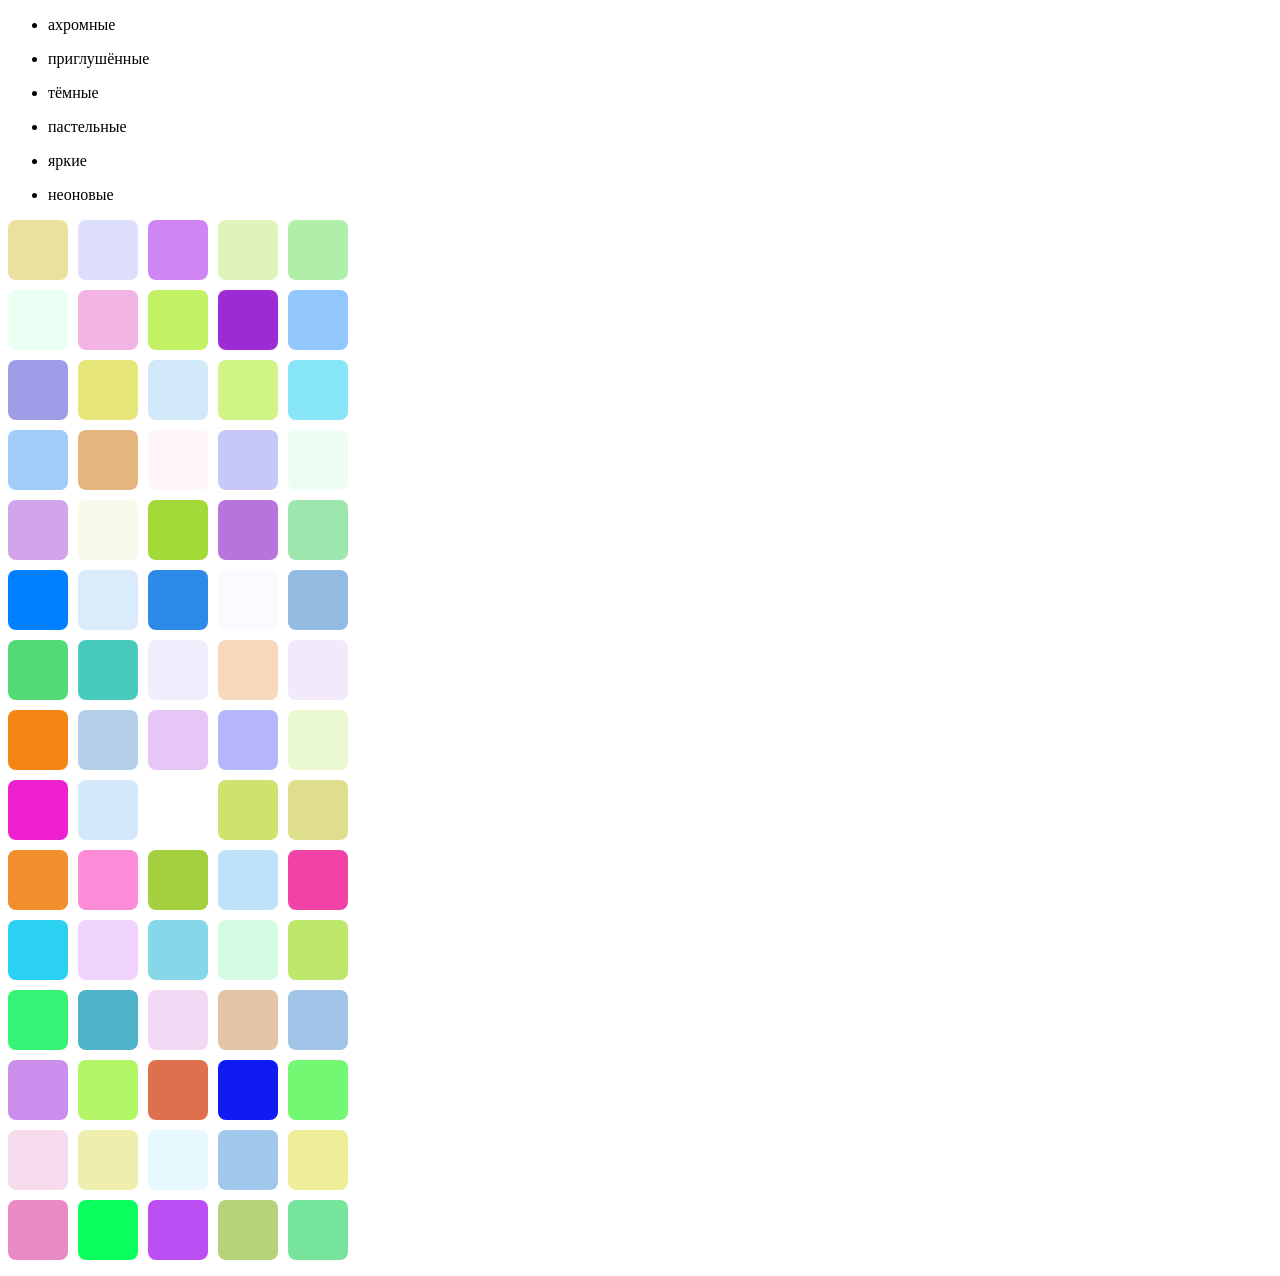
==== galeria.html @ 5b92a8bd "adaugarea paginii de galeria culorilor-bocsanean Antonia" ====
<!DOCTYPE html>
<html lang="ru">
<head>
    <meta charset="UTF-8">
    <meta name="viewport" content="width=device-width, initial-scale=1.0">
    <title>Галерея цветов</title>
</head>
<body>

    <div class="galeria">
        <ul class="categoria">
            <li class="categoria-item">
                <p class="categoria-nume">ахромные</p>
                <a href="#" class="categoria-link">закрыть</a>
            </li>
            <li class="categoria-item">
                <p class="categoria-nume">приглушённые</p>
                <a href="#" class="categoria-link">закрыть</a>
            </li>
            <li class="categoria-item">
                <p class="categoria-nume">тёмные</p>
                <a href="#" class="categoria-link">закрыть</a>
            </li>
            <li class="categoria-item">
                <p class="categoria-nume">пастельные</p>
                <a href="#" class="categoria-link">закрыть</a>
            </li>
            <li class="categoria-item">
                <p class="categoria-nume">яркие</p>
                <a href="#" class="categoria-link">закрыть</a>
            </li>
            <li class="categoria-item">
                <p class="categoria-nume">неоновые</p>
                <a href="#" class="categoria-link">закрыть</a>
            </li>
        </ul>
        <ul class="paleta-culori"></ul>
    </div>

    <script src="generator.js"></script>
    <script src="pallete.js"></script>

</body>
</html>
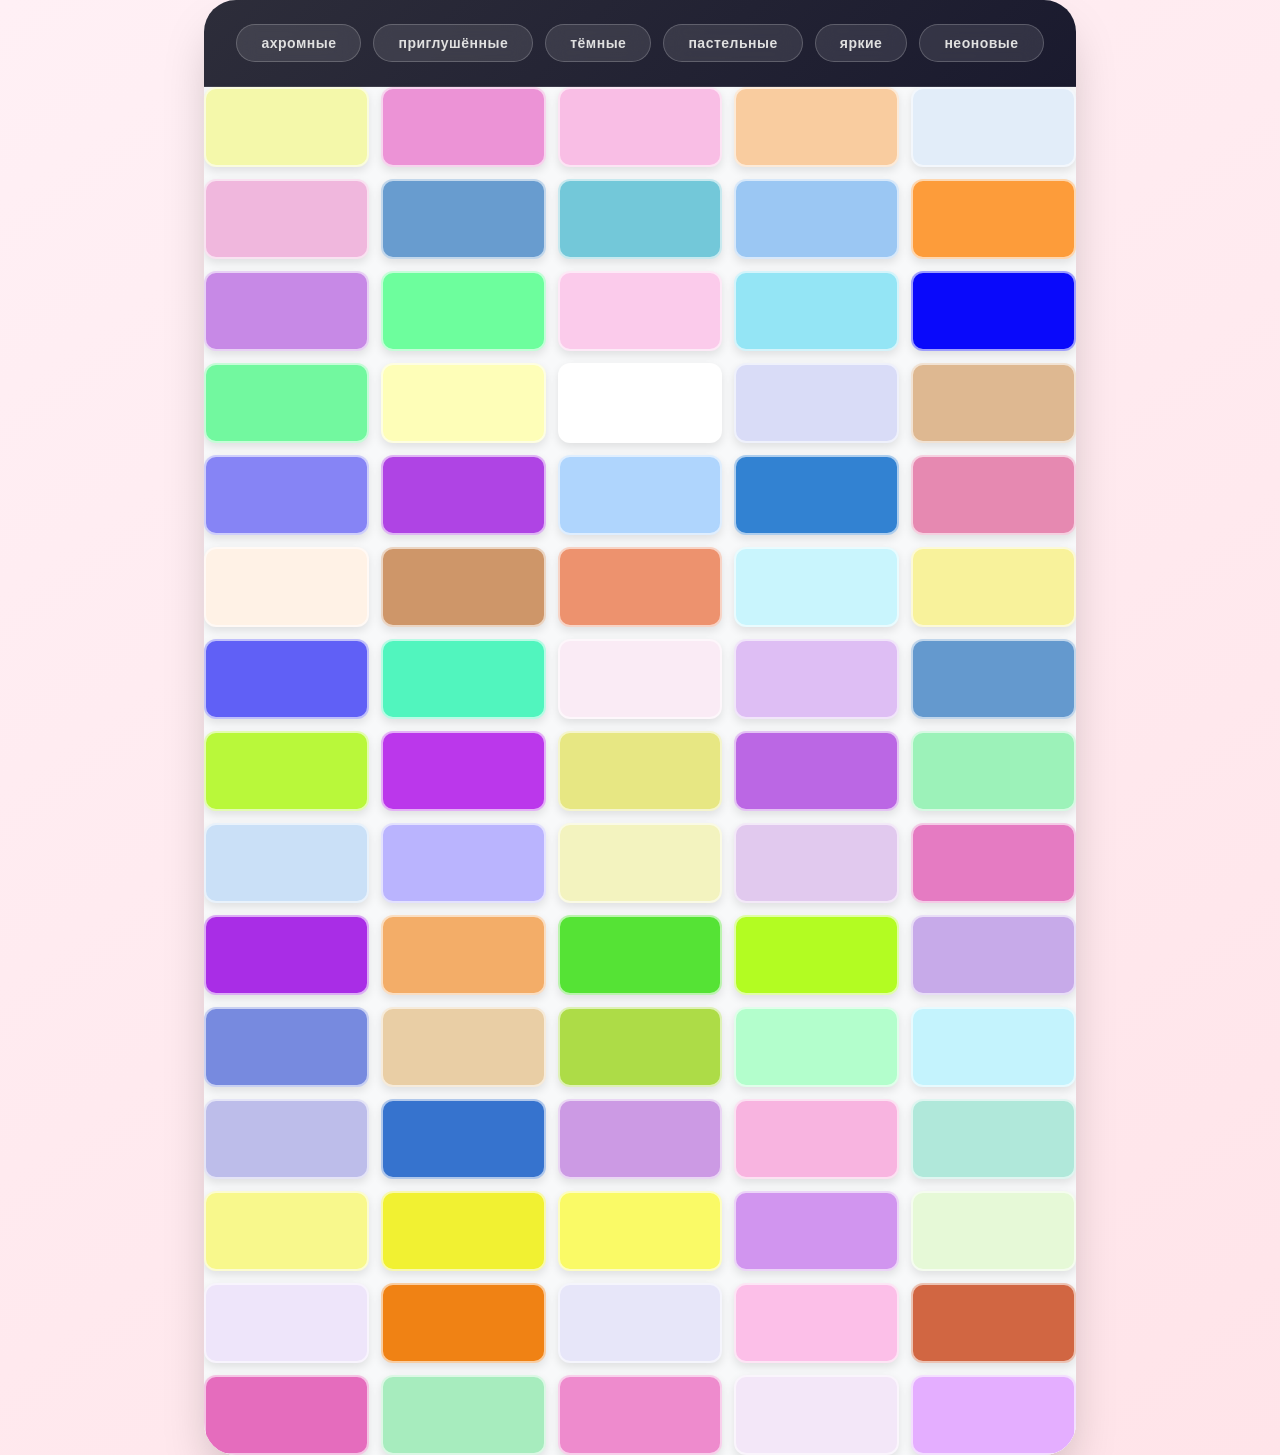
==== commit 39df0803: "dizainul la index" ====
--- a/galeria.html
+++ b/galeria.html
@@ -4,6 +4,7 @@
     <meta charset="UTF-8">
     <meta name="viewport" content="width=device-width, initial-scale=1.0">
     <title>Галерея цветов</title>
+    <link rel="stylesheet" href="style.css">
 </head>
 <body>
 
--- a/style.css
+++ b/style.css
@@ -0,0 +1,590 @@
+/* style.css — нежно-розовое оформление с большим прямоугольником */
+
+* {
+    margin: 0;
+    padding: 0;
+    box-sizing: border-box;
+}
+
+body {
+    font-family: 'Inter', -apple-system, BlinkMacSystemFont, 'Segoe UI', Roboto, 'Helvetica Neue', sans-serif;
+    background: linear-gradient(145deg, #fff0f5 0%, #ffe4e9 100%);
+    min-height: 100vh;
+    display: flex;
+    flex-direction: column;
+    color: #5a3e4a;
+}
+
+/* Навбар — нежно-розовый */
+.navbar {
+    background: rgba(255, 245, 248, 0.95);
+    backdrop-filter: blur(12px);
+    box-shadow: 0 4px 25px rgba(255, 182, 193, 0.2);
+    padding: 1.2rem 2.5rem;
+    position: sticky;
+    top: 0;
+    z-index: 100;
+    border-bottom: 1px solid rgba(255, 182, 193, 0.4);
+}
+
+.navbar ul {
+    display: flex;
+    justify-content: space-between;
+    align-items: center;
+    list-style: none;
+    max-width: 1400px;
+    margin: 0 auto;
+}
+
+.navbar ul li:first-child {
+    font-size: 1.6rem;
+    font-weight: 700;
+    background: linear-gradient(135deg, #d4738a, #f0a6b5);
+    background-clip: text;
+    -webkit-background-clip: text;
+    color: transparent;
+    letter-spacing: -0.5px;
+}
+
+.navbar ul li:last-child {
+    background: rgba(244, 143, 177, 0.15);
+    padding: 0.6rem 1.2rem;
+    border-radius: 50px;
+    transition: all 0.2s;
+    cursor: pointer;
+    font-size: 0.9rem;
+    font-weight: 500;
+    color: #c47a8e;
+}
+
+.navbar ul li:last-child:hover {
+    background: rgba(244, 143, 177, 0.3);
+    transform: scale(1.02);
+}
+
+/* Основной контейнер — нежно-розовый */
+.container {
+    max-width: 1200px;
+    max-height: 1000px;
+    margin: 2rem auto;
+    padding: 2rem;
+    background: rgba(255, 250, 252, 0.92);
+    backdrop-filter: blur(10px);
+    border-radius: 2rem;
+    box-shadow: 0 30px 60px -15px rgba(244, 143, 177, 0.25);
+    transition: all 0.3s ease;
+}
+
+/* Название цвета — розовое */
+.name {
+    text-align: center;
+    font-size: 2rem;
+    font-weight: 700;
+    margin-bottom: 1.5rem;
+    letter-spacing: -0.5px;
+    background: linear-gradient(135deg, #d4738a, #e89eb0);
+    background-clip: text;
+    -webkit-background-clip: text;
+    color: transparent;
+}
+
+/* ========== БОЛЬШОЙ ПРЯМОУГОЛЬНИК ========== */
+.color-box {
+    width: 100%;
+    height: 520px;
+    width: 1000px;
+    border-radius: 1.5rem;
+    background-color: #f0a6b5;
+    margin-bottom: 2rem;
+    transition: background-color 0.4s cubic-bezier(0.2, 0.9, 0.4, 1.1);
+    box-shadow: 0 25px 45px -12px rgba(244, 143, 177, 0.4);
+    border: 2px solid rgba(255, 255, 255, 0.5);
+    cursor: pointer;
+    position: relative;
+}
+
+/* Подсказка для копирования */
+.color-box::after {
+    content: "📋 Кликни, чтобы скопировать HEX";
+    position: absolute;
+    bottom: 20px;
+    right: 20px;
+    background: rgba(212, 115, 138, 0.9);
+    backdrop-filter: blur(8px);
+    color: white;
+    font-size: 0.85rem;
+    padding: 8px 16px;
+    border-radius: 30px;
+    font-weight: 500;
+    opacity: 0;
+    transition: opacity 0.3s;
+    pointer-events: none;
+    font-family: monospace;
+}
+
+.color-box:hover::after {
+    opacity: 1;
+}
+
+/* Коды цветов — розовая тема */
+.color-codes {
+    display: flex;
+    justify-content: space-around;
+    gap: 1rem;
+    margin-bottom: 2rem;
+    flex-wrap: wrap;
+}
+
+.code-item {
+    background: rgba(255, 245, 248, 0.95);
+    padding: 1rem 1.5rem;
+    border-radius: 1rem;
+    backdrop-filter: blur(4px);
+    border: 1px solid rgba(244, 143, 177, 0.3);
+    transition: all 0.25s;
+    flex: 1;
+    min-width: 150px;
+    text-align: center;
+    cursor: pointer;
+    position: relative;
+}
+
+.code-item:hover {
+    transform: translateY(-3px);
+    background: #fff5f8;
+    box-shadow: 0 12px 25px -10px rgba(244, 143, 177, 0.3);
+    border-color: rgba(244, 143, 177, 0.6);
+}
+
+.code-item:active {
+    transform: translateY(0);
+}
+
+.code-label {
+    font-weight: 700;
+    font-size: 0.85rem;
+    text-transform: uppercase;
+    letter-spacing: 1.5px;
+    color: #d4738a;
+    display: block;
+    margin-bottom: 0.5rem;
+}
+
+.hex-code, .rgb-code, .hsl-code {
+    font-family: 'SF Mono', 'Fira Code', 'Courier New', monospace;
+    font-size: 1rem;
+    font-weight: 600;
+    color: #5a3e4a;
+    letter-spacing: 0.5px;
+}
+
+/* Кнопка — розовая градиентная */
+.button {
+    display: block;
+    width: 100%;
+    padding: 1.2rem;
+    font-size: 1.2rem;
+    font-weight: 700;
+    color: white;
+    background: linear-gradient(135deg, #d4738a, #f0a6b5);
+    border: none;
+    border-radius: 1rem;
+    cursor: pointer;
+    transition: all 0.3s ease;
+    text-transform: uppercase;
+    letter-spacing: 1.5px;
+    position: relative;
+    overflow: hidden;
+}
+
+.button::before {
+    content: '';
+    position: absolute;
+    top: 0;
+    left: -100%;
+    width: 100%;
+    height: 100%;
+    background: linear-gradient(90deg, transparent, rgba(255, 255, 255, 0.3), transparent);
+    transition: left 0.5s;
+}
+
+.button:hover::before {
+    left: 100%;
+}
+
+.button:hover {
+    transform: translateY(-3px);
+    box-shadow: 0 15px 30px -10px rgba(244, 143, 177, 0.6);
+}
+
+.button:active {
+    transform: translateY(1px);
+}
+
+/* Уведомление о копировании — розовое */
+.copy-toast {
+    position: fixed;
+    bottom: 30px;
+    left: 50%;
+    transform: translateX(-50%) translateY(100px);
+    background: #d4738a;
+    color: white;
+    padding: 12px 24px;
+    border-radius: 50px;
+    font-size: 0.9rem;
+    font-weight: 500;
+    z-index: 1000;
+    opacity: 0;
+    transition: all 0.3s ease;
+    box-shadow: 0 10px 25px -5px rgba(212, 115, 138, 0.4);
+    pointer-events: none;
+    white-space: nowrap;
+    font-family: monospace;
+}
+
+.copy-toast.show {
+    transform: translateX(-50%) translateY(0);
+    opacity: 1;
+}
+
+/* Адаптивность */
+@media (max-width: 768px) {
+    .container {
+        margin: 1rem;
+        padding: 1.2rem;
+    }
+    
+    .name {
+        font-size: 1.5rem;
+    }
+    
+    .color-box {
+        height: 380px;
+    }
+    
+    .code-item {
+        padding: 0.8rem 1rem;
+        min-width: 120px;
+    }
+    
+    .hex-code, .rgb-code, .hsl-code {
+        font-size: 0.85rem;
+    }
+    
+    .navbar ul li:first-child {
+        font-size: 1.2rem;
+    }
+    
+    .navbar {
+        padding: 0.8rem 1.2rem;
+    }
+    
+    .color-box::after {
+        font-size: 0.7rem;
+        padding: 5px 10px;
+        bottom: 10px;
+        right: 10px;
+    }
+}
+
+@media (max-width: 550px) {
+    .color-codes {
+        flex-direction: column;
+    }
+    
+    .code-item {
+        width: 100%;
+    }
+    
+    .color-box {
+        height: 300px;
+    }
+    
+    .button {
+        padding: 0.9rem;
+        font-size: 1rem;
+    }
+}
+
+@media (min-width: 1400px) {
+    .color-box {
+        height: 620px;
+    }
+    
+    .container {
+        max-width: 1400px;
+    }
+}
+
+@media (min-width: 1800px) {
+    .color-box {
+        height: 720px;
+    }
+}
+
+/* Анимация появления */
+@keyframes fadeInUp {
+    from {
+        opacity: 0;
+        transform: translateY(30px);
+    }
+    to {
+        opacity: 1;
+        transform: translateY(0);
+    }
+}
+
+.container {
+    animation: fadeInUp 0.5s ease-out;
+}
+
+/* Стиль для скролла — розовый */
+::-webkit-scrollbar {
+    width: 10px;
+}
+
+::-webkit-scrollbar-track {
+    background: #ffe4e9;
+    border-radius: 10px;
+}
+
+::-webkit-scrollbar-thumb {
+    background: #f0a6b5;
+    border-radius: 10px;
+}
+
+::-webkit-scrollbar-thumb:hover {
+    background: #d4738a;
+}
+
+
+
+
+
+
+/* Контейнер галереи */
+.galeria {
+    max-width: 1400px;
+    margin: 0 auto;
+    background: rgba(255, 255, 255, 0.95);
+    border-radius: 32px;
+    box-shadow: 0 25px 50px -12px rgba(0, 0, 0, 0.25);
+    overflow: hidden;
+    backdrop-filter: blur(10px);
+    transition: transform 0.3s ease;
+}
+
+.galeria:hover {
+    transform: translateY(-5px);
+}
+
+/* Список категорий */
+.categoria {
+    display: flex;
+    flex-wrap: wrap;
+    gap: 12px;
+    padding: 24px 32px;
+    background: linear-gradient(135deg, #2d2d3a 0%, #1a1a2e 100%);
+    border-bottom: 1px solid rgba(255, 255, 255, 0.1);
+    list-style: none;
+}
+
+/* Элемент категории */
+.categoria-item {
+    position: relative;
+    cursor: pointer;
+    transition: all 0.3s cubic-bezier(0.4, 0, 0.2, 1);
+}
+
+.categoria-nume {
+    padding: 10px 24px;
+    background: rgba(255, 255, 255, 0.1);
+    backdrop-filter: blur(10px);
+    border-radius: 40px;
+    font-weight: 600;
+    font-size: 14px;
+    letter-spacing: 0.5px;
+    color: #e0e0e0;
+    transition: all 0.3s ease;
+    border: 1px solid rgba(255, 255, 255, 0.2);
+}
+
+.categoria-item:hover .categoria-nume {
+    background: rgba(255, 255, 255, 0.25);
+    transform: translateY(-2px);
+    color: white;
+    border-color: rgba(255, 255, 255, 0.4);
+}
+
+.categoria-item.active .categoria-nume {
+    background: linear-gradient(135deg, #667eea, #764ba2);
+    color: white;
+    box-shadow: 0 4px 15px rgba(102, 126, 234, 0.4);
+    border-color: transparent;
+}
+
+/* Ссылка "закрыть" */
+.categoria-link {
+    position: absolute;
+    top: -8px;
+    right: -8px;
+    background: #ef4444;
+    color: white;
+    text-decoration: none;
+    font-size: 10px;
+    padding: 4px 8px;
+    border-radius: 20px;
+    font-weight: 600;
+    transition: all 0.2s ease;
+    box-shadow: 0 2px 8px rgba(0, 0, 0, 0.2);
+    z-index: 10;
+}
+
+.categoria-link:hover {
+    background: #dc2626;
+    transform: scale(1.05);
+}
+
+/* Контейнер палитры цветов */
+.paleta-culori {
+    display: flex;
+    flex-wrap: wrap;
+    gap: 12px;
+    padding: 32px;
+    background: #f8f9fa;
+    list-style: none;
+    min-height: 600px;
+    justify-content: center;
+}
+
+/* Элемент цвета */
+.palette-item {
+    width: 80px;
+    height: 80px;
+    border-radius: 16px;
+    cursor: pointer;
+    transition: all 0.25s cubic-bezier(0.4, 0, 0.2, 1);
+    box-shadow: 0 2px 8px rgba(0, 0, 0, 0.1);
+    position: relative;
+    overflow: hidden;
+}
+
+.palette-item:hover {
+    transform: scale(1.1) translateY(-5px);
+    box-shadow: 0 8px 25px rgba(0, 0, 0, 0.2);
+    z-index: 5;
+}
+
+.palette-item::before {
+    content: '';
+    position: absolute;
+    top: 0;
+    left: 0;
+    right: 0;
+    bottom: 0;
+    background: linear-gradient(135deg, rgba(255,255,255,0.2) 0%, rgba(255,255,255,0) 100%);
+    opacity: 0;
+    transition: opacity 0.2s ease;
+    border-radius: 16px;
+}
+
+.palette-item:hover::before {
+    opacity: 1;
+}
+
+.palette-item::after {
+    content: '🔍';
+    position: absolute;
+    top: 50%;
+    left: 50%;
+    transform: translate(-50%, -50%);
+    font-size: 24px;
+    opacity: 0;
+    transition: opacity 0.2s ease;
+    text-shadow: 0 0 10px rgba(0,0,0,0.5);
+    pointer-events: none;
+}
+
+.palette-item:hover::after {
+    opacity: 0.8;
+}
+
+/* Адаптивность для мобильных устройств */
+@media (max-width: 768px) {
+    body {
+        padding: 20px 12px;
+    }
+
+    .categoria {
+        padding: 16px 20px;
+        gap: 8px;
+    }
+
+    .categoria-nume {
+        padding: 6px 16px;
+        font-size: 12px;
+    }
+
+    .paleta-culori {
+        padding: 20px;
+        gap: 8px;
+    }
+
+    .palette-item {
+        width: 60px;
+        height: 60px;
+        border-radius: 12px;
+    }
+}
+
+@media (max-width: 480px) {
+    .palette-item {
+        width: 50px;
+        height: 50px;
+        border-radius: 10px;
+    }
+
+    .paleta-culori {
+        gap: 6px;
+    }
+}
+
+/* Анимация появления цветов */
+@keyframes fadeInUp {
+    from {
+        opacity: 0;
+        transform: translateY(20px);
+    }
+    to {
+        opacity: 1;
+        transform: translateY(0);
+    }
+}
+
+.palette-item {
+    animation: fadeInUp 0.3s ease backwards;
+}
+
+.palette-item:nth-child(n) {
+    animation-delay: calc(var(--index, 0) * 0.01s);
+}
+
+/* Стили для скроллбара (опционально) */
+.paleta-culori::-webkit-scrollbar {
+    width: 8px;
+    height: 8px;
+}
+
+.paleta-culori::-webkit-scrollbar-track {
+    background: #e2e8f0;
+    border-radius: 10px;
+}
+
+.paleta-culori::-webkit-scrollbar-thumb {
+    background: #cbd5e1;
+    border-radius: 10px;
+}
+
+.paleta-culori::-webkit-scrollbar-thumb:hover {
+    background: #94a3b8;
+}
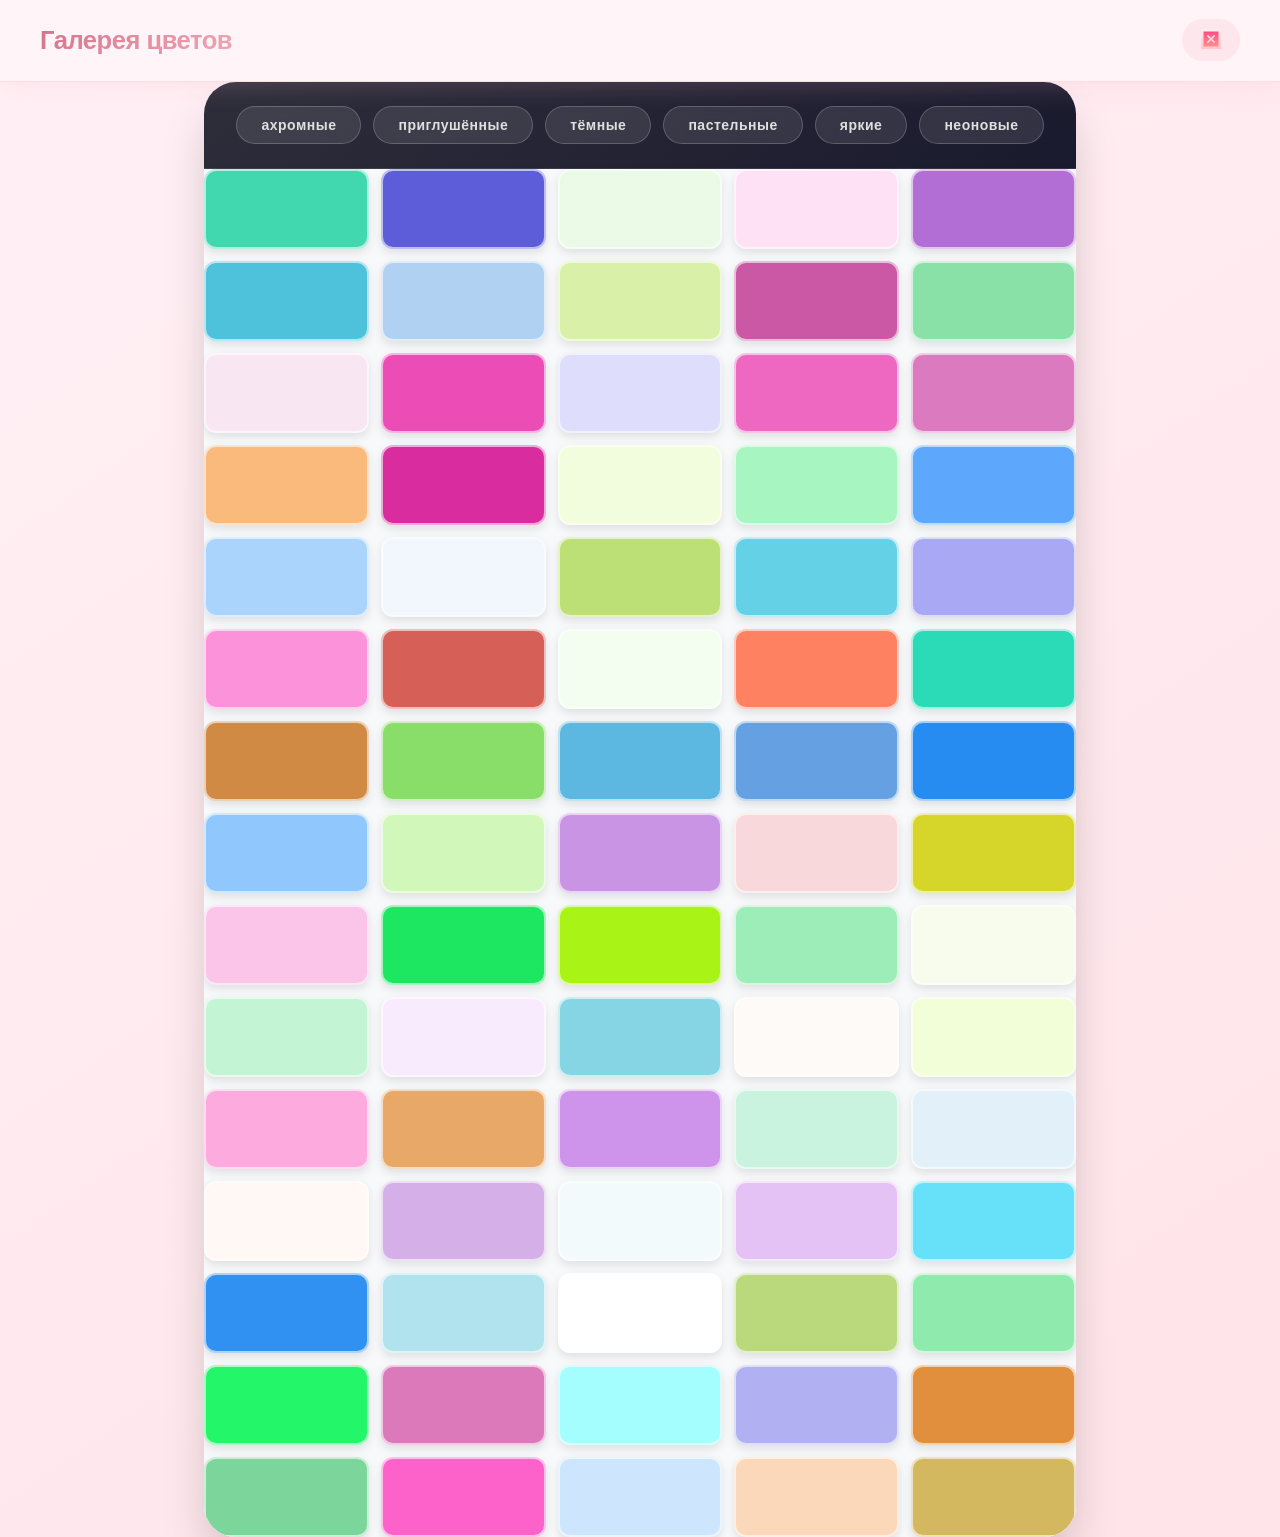
==== commit d87b0814: "navbar-galerie" ====
--- a/galeria.html
+++ b/galeria.html
@@ -7,6 +7,13 @@
     <link rel="stylesheet" href="style.css">
 </head>
 <body>
+
+    <nav class="navbar">
+        <ul>
+            <li> Галерея цветов </li>
+            <li onclick="window.location.href='index.html'"> <img src="img/close.png" width="20px"> </li>
+        </ul>
+    </nav>
 
     <div class="galeria">
         <ul class="categoria">
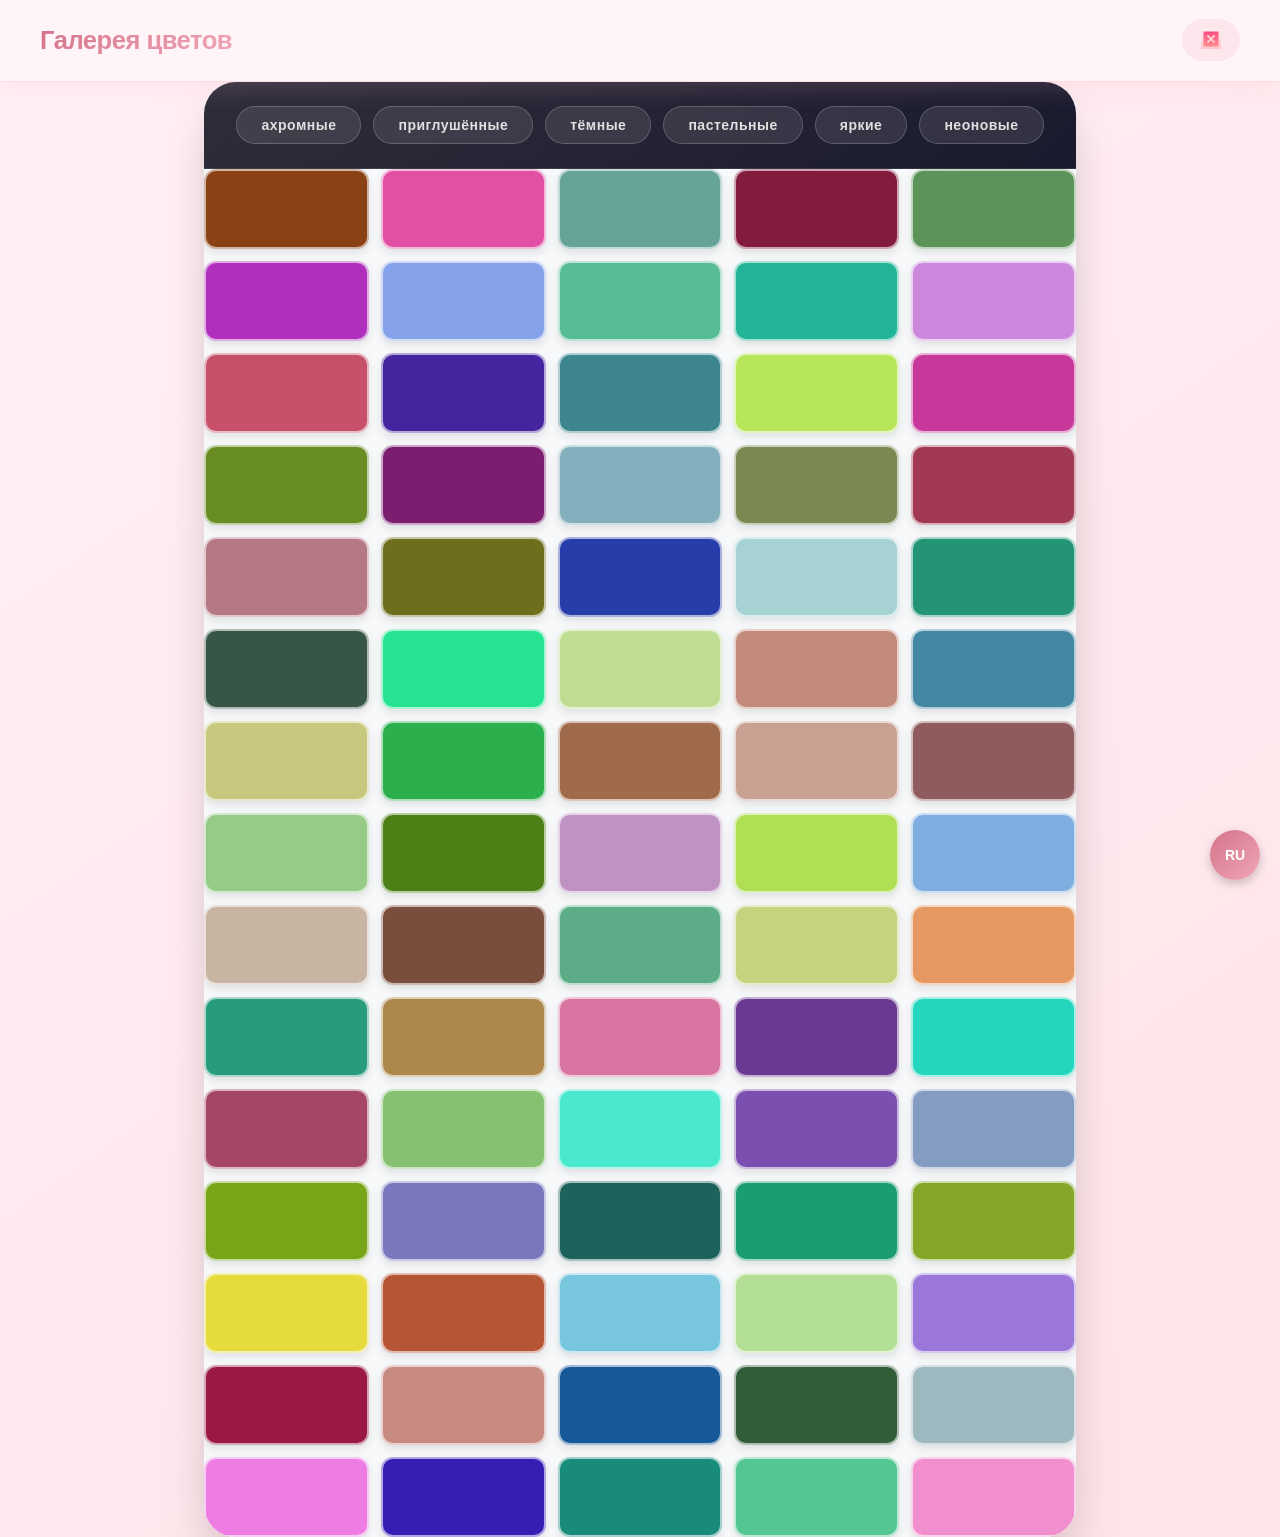
==== commit 9e74b9b2: "schimbul de limba adaugat fara probleme" ====
--- a/galeria.html
+++ b/galeria.html
@@ -3,14 +3,14 @@
 <head>
     <meta charset="UTF-8">
     <meta name="viewport" content="width=device-width, initial-scale=1.0">
-    <title>Галерея цветов</title>
+    <title data-i18n="galleryTitle">Галерея цветов</title>
     <link rel="stylesheet" href="style.css">
 </head>
 <body>
 
     <nav class="navbar">
         <ul>
-            <li> Галерея цветов </li>
+            <li data-i18n="galleryTitle"> Галерея цветов </li>
             <li onclick="window.location.href='index.html'"> <img src="img/close.png" width="20px"> </li>
         </ul>
     </nav>
@@ -18,35 +18,43 @@
     <div class="galeria">
         <ul class="categoria">
             <li class="categoria-item">
-                <p class="categoria-nume">ахромные</p>
-                <a href="#" class="categoria-link">закрыть</a>
+                <p class="categoria-nume" data-i18n="achromatic">ахромные</p>
+                <a href="#" class="categoria-link" data-i18n="close">закрыть</a>
             </li>
             <li class="categoria-item">
-                <p class="categoria-nume">приглушённые</p>
-                <a href="#" class="categoria-link">закрыть</a>
+                <p class="categoria-nume" data-i18n="muted">приглушённые</p>
+                <a href="#" class="categoria-link" data-i18n="close">закрыть</a>
             </li>
             <li class="categoria-item">
-                <p class="categoria-nume">тёмные</p>
-                <a href="#" class="categoria-link">закрыть</a>
+                <p class="categoria-nume" data-i18n="dark">тёмные</p>
+                <a href="#" class="categoria-link" data-i18n="close">закрыть</a>
             </li>
             <li class="categoria-item">
-                <p class="categoria-nume">пастельные</p>
-                <a href="#" class="categoria-link">закрыть</a>
+                <p class="categoria-nume" data-i18n="pastel">пастельные</p>
+                <a href="#" class="categoria-link" data-i18n="close">закрыть</a>
             </li>
             <li class="categoria-item">
-                <p class="categoria-nume">яркие</p>
-                <a href="#" class="categoria-link">закрыть</a>
+                <p class="categoria-nume" data-i18n="bright">яркие</p>
+                <a href="#" class="categoria-link" data-i18n="close">закрыть</a>
             </li>
             <li class="categoria-item">
-                <p class="categoria-nume">неоновые</p>
-                <a href="#" class="categoria-link">закрыть</a>
+                <p class="categoria-nume" data-i18n="neon">неоновые</p>
+                <a href="#" class="categoria-link" data-i18n="close">закрыть</a>
             </li>
         </ul>
         <ul class="paleta-culori"></ul>
     </div>
 
+    <div id="language-selector" class="language-selector">
+        <button class="lang-main-btn" title="Выберите язык">RU</button>
+        <button class="lang-btn" data-lang="ru" title="Русский">RU</button>
+        <button class="lang-btn" data-lang="ro" title="Română">RO</button>
+        <button class="lang-btn" data-lang="en" title="English">EN</button>
+    </div>
+
     <script src="generator.js"></script>
     <script src="pallete.js"></script>
+    <script src="language.js"></script>
 
 </body>
 </html>
--- a/style.css
+++ b/style.css
@@ -321,7 +321,68 @@
         height: 720px;
     }
 }
-
+/* Language Selector - Floating Circle */
+.language-selector {
+    position: fixed;
+    bottom: 20px;
+    right: 20px;
+    display: flex;
+    flex-direction: column-reverse;
+    align-items: center;
+    z-index: 1000;
+}
+
+.lang-main-btn {
+    width: 50px;
+    height: 50px;
+    border-radius: 50%;
+    background: linear-gradient(135deg, #d4738a, #f0a6b5);
+    color: white;
+    border: none;
+    cursor: pointer;
+    font-size: 14px;
+    font-weight: bold;
+    display: flex;
+    align-items: center;
+    justify-content: center;
+    transition: all 0.3s;
+    box-shadow: 0 4px 10px rgba(0, 0, 0, 0.2);
+}
+
+.lang-main-btn:hover {
+    transform: scale(1.1);
+    box-shadow: 0 6px 15px rgba(0, 0, 0, 0.3);
+}
+
+.lang-btn {
+    width: 50px;
+    height: 50px;
+    border-radius: 50%;
+    background: rgba(255, 245, 248, 0.95);
+    color: #5a3e4a;
+    border: 1px solid rgba(244, 143, 177, 0.3);
+    cursor: pointer;
+    font-size: 14px;
+    font-weight: bold;
+    display: flex;
+    align-items: center;
+    justify-content: center;
+    margin-bottom: 10px;
+    opacity: 0;
+    transform: translateY(20px);
+    transition: all 0.3s;
+    box-shadow: 0 2px 5px rgba(0, 0, 0, 0.1);
+}
+
+.language-selector:hover .lang-btn {
+    opacity: 1;
+    transform: translateY(0);
+}
+
+.lang-btn:hover {
+    background: rgba(244, 143, 177, 0.3);
+    transform: scale(1.1) translateY(0);
+}
 /* Анимация появления */
 @keyframes fadeInUp {
     from {
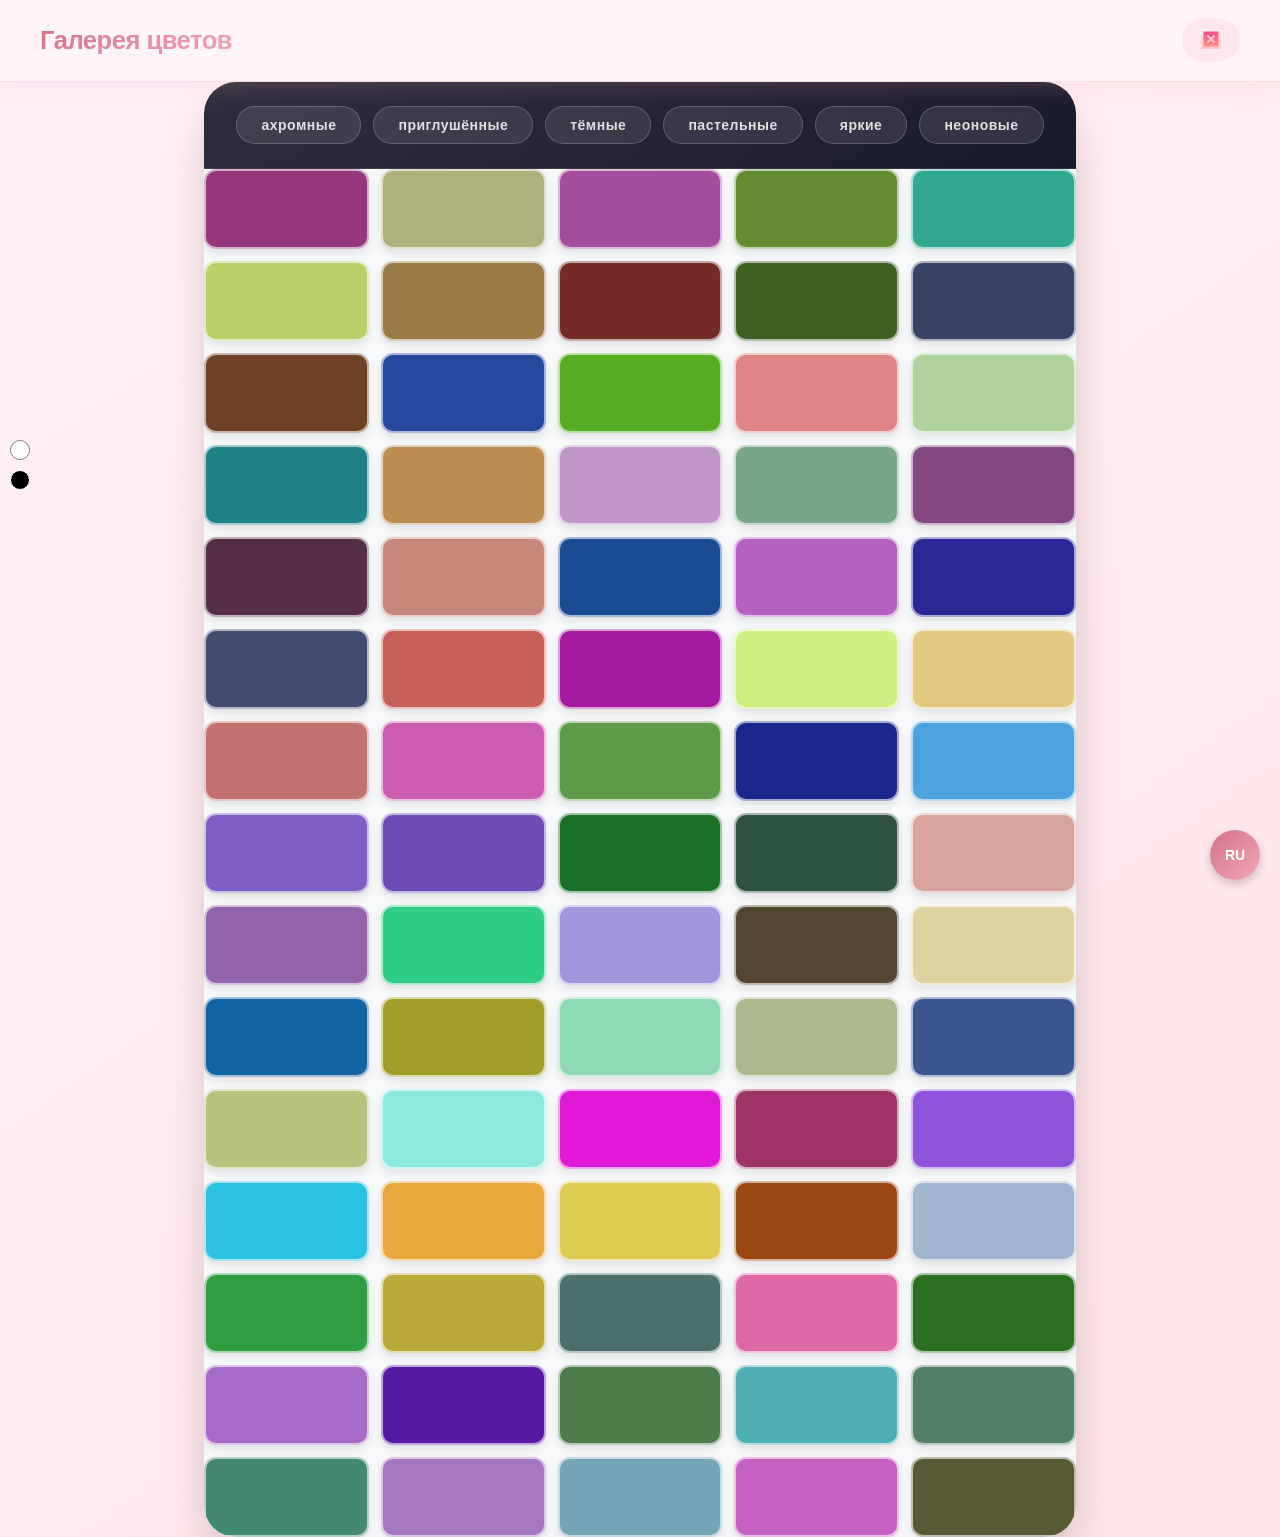
==== commit 383590ab: "schimbul (aproape)  normal a temei" ====
--- a/galeria.html
+++ b/galeria.html
@@ -55,6 +55,7 @@
     <script src="generator.js"></script>
     <script src="pallete.js"></script>
     <script src="language.js"></script>
+    <script src="tema.js"></script>
 
 </body>
 </html>
--- a/style.css
+++ b/style.css
@@ -399,23 +399,106 @@
     animation: fadeInUp 0.5s ease-out;
 }
 
-/* Стиль для скролла — розовый */
-::-webkit-scrollbar {
-    width: 10px;
-}
-
-::-webkit-scrollbar-track {
-    background: #ffe4e9;
-    border-radius: 10px;
-}
-
-::-webkit-scrollbar-thumb {
-    background: #f0a6b5;
-    border-radius: 10px;
-}
-
-::-webkit-scrollbar-thumb:hover {
-    background: #d4738a;
+/* Dark Theme */
+.dark-theme body {
+    background: #0d0d0d !important;
+    background-image: none !important;
+    color: #353535;
+}
+
+.dark-theme .navbar {
+    background: #1a1a1a;
+    box-shadow: 0 4px 25px rgba(0, 0, 0, 0.7);
+    border-bottom: 1px solid #333;
+}
+
+.dark-theme .navbar ul li:first-child {
+    color: #ffffff;
+    background: none;
+    -webkit-background-clip: initial;
+    background-clip: initial;
+}
+
+.dark-theme .navbar ul li:last-child {
+    background: rgba(80, 80, 80, 0.2);
+}
+
+.dark-theme .navbar ul li:last-child:hover {
+    background: rgba(100, 100, 100, 0.4);
+}
+
+.dark-theme .container {
+    background: #1f1f1f;
+    box-shadow: 0 30px 60px -15px rgba(0, 0, 0, 0.8);
+}
+
+.dark-theme .name {
+    color: #ffffff;
+    background: none;
+    -webkit-background-clip: initial;
+    background-clip: initial;
+}
+
+.dark-theme .code-item {
+    background: #2a2a2a;
+    border: 1px solid #444;
+}
+
+.dark-theme .code-item:hover {
+    background: #333;
+    border-color: #666;
+}
+
+.dark-theme .code-label {
+    color: #aaa;
+}
+
+.dark-theme .hex-code, .dark-theme .rgb-code, .dark-theme .hsl-code {
+    color: #ffffff;
+}
+
+.dark-theme .button {
+    background: linear-gradient(135deg, #4a4a4a, #6a6a6a);
+    color: #ffffff;
+}
+
+.dark-theme .button:hover {
+    box-shadow: 0 15px 30px -10px rgba(0, 0, 0, 0.9);
+}
+
+.dark-theme .language-selector .lang-main-btn {
+    background: linear-gradient(135deg, #333, #555);
+    color: #ffffff;
+}
+
+.dark-theme .language-selector .lang-btn {
+    background: #2a2a2a;
+    color: #cccccc;
+    border: 1px solid #444;
+}
+
+.dark-theme .language-selector .lang-btn:hover {
+    background: #444;
+}
+
+.dark-theme .categoria-item {
+    background: #2a2a2a;
+    border: 1px solid #444;
+}
+
+.dark-theme .categoria-nume {
+    color: #ffffff;
+}
+
+.dark-theme .categoria-link {
+    color: #aaa;
+}
+
+.dark-theme .categoria-link:hover {
+    color: #ffffff;
+}
+.dark-theme .background {
+    background: #1f1f1f;
 }
 
 
